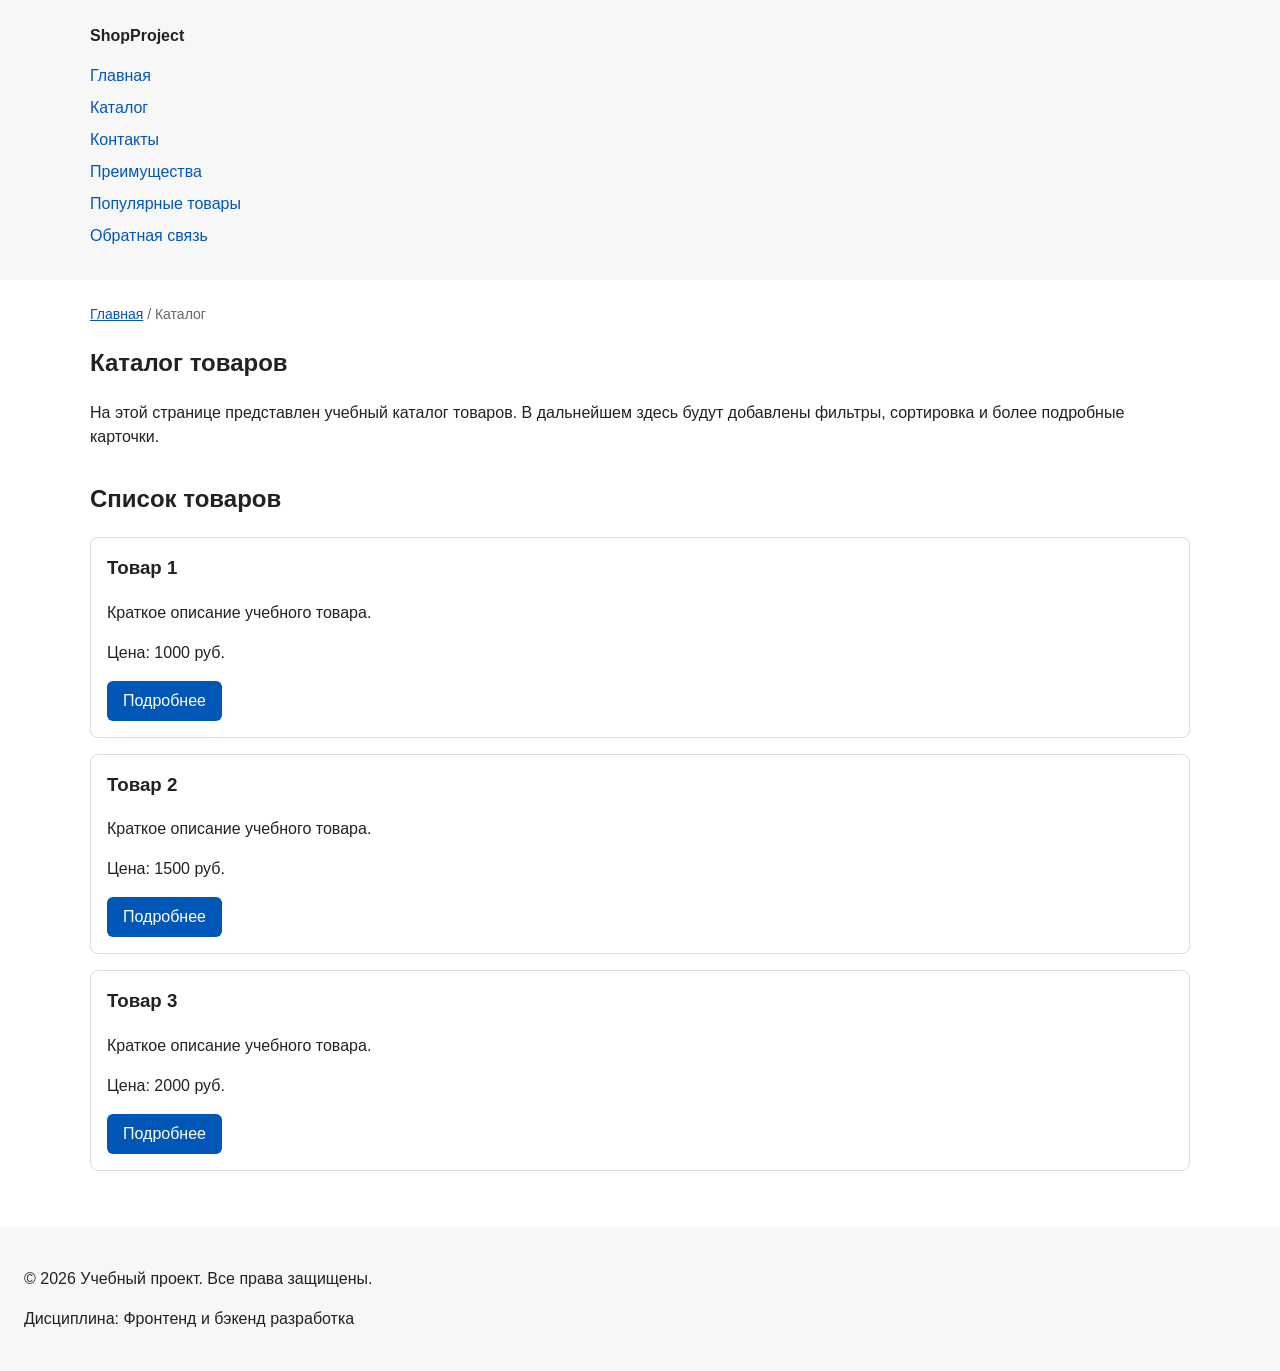
==== catalog.html @ 456e9cee "feat: add multi-page structure navigation and anchors" ====
<!DOCTYPE html>
<html lang="ru">
<head>
    <meta charset="UTF-8">
    <meta name="viewport" content="width=device-width, initial-scale=1.0">
    <meta name="description" content="Каталог товаров учебного интернет-магазина.">
    <title>Каталог товаров — Учебный интернет-магазин</title>
    <link rel="stylesheet" href="css/style.css">
    <meta property="og:type" content="website">
    <meta property="og:title" content="Учебный интернет-магазин">
    <meta property="og:description" content="Учебный frontend-проект интернет-магазина.">
    <meta property="og:image" content="https://username.github.io/kr1-html-css-shop/images/preview.jpg">

</head>
<body>
<header>
    <div class="site-header">
        <a class="site-logo" href="index.html">ShopProject</a>

        <nav class="site-nav" aria-label="Основная навигация">
            <ul class="site-nav__list">
                <li><a href="index.html">Главная</a></li>
                <li><a href="catalog.html">Каталог</a></li>
                <li><a href="contacts.html">Контакты</a></li>
                <li><a href="index.html#advantages">Преимущества</a></li>
                <li><a href="index.html#popular">Популярные товары</a></li>
                <li><a href="index.html#contacts">Обратная связь</a></li>
            </ul>
        </nav>
    </div>
</header>

<main>
    <nav class="breadcrumbs" aria-label="Хлебные крошки">
        <a href="index.html">Главная</a>
        <span>Каталог</span>
    </nav>

    <section class="section">
        <h1>Каталог товаров</h1>
        <p>
            На этой странице представлен учебный каталог товаров.
            В дальнейшем здесь будут добавлены фильтры, сортировка и более
            подробные карточки.
        </p>
    </section>

    <section class="section">
        <h2>Список товаров</h2>

        <article class="product-card">
            <h3>Товар 1</h3>
            <p>Краткое описание учебного товара.</p>
            <p>Цена: 1000 руб.</p>
            <a class="button" href="index.html#popular">Подробнее</a>
        </article>

        <article class="product-card">
            <h3>Товар 2</h3>
            <p>Краткое описание учебного товара.</p>
            <p>Цена: 1500 руб.</p>
            <a class="button" href="index.html#popular">Подробнее</a>
        </article>

        <article class="product-card">
            <h3>Товар 3</h3>
            <p>Краткое описание учебного товара.</p>
            <p>Цена: 2000 руб.</p>
            <a class="button" href="index.html#popular">Подробнее</a>
        </article>
    </section>
</main>

<footer>
    <p>&copy; 2026 Учебный проект. Все права защищены.</p>
    <p>Дисциплина: Фронтенд и бэкенд разработка</p>
</footer>
</body>
</html>
---- css/style.css ----
/* ===============================
   1. Переменные проекта
   =============================== */

:root {
    /* Основные цвета проекта */
    --color-bg: #ffffff;
    --color-text: #222222;
    --color-muted: #666666;
    --color-primary: #0057b8;
    --color-primary-dark: #003f86;
    --color-border: #dddddd;
    --color-surface: #f7f7f7;
    --color-surface-accent: #eef5ff;
    --color-danger: #b00020;
    --color-success: #168a2f;
    --color-success-bg: #eefaf0;
    --color-white: #ffffff;

    /* Отступы */
    --space-xs: 4px;
    --space-sm: 8px;
    --space-md: 16px;
    --space-lg: 24px;
    --space-xl: 32px;

    /* Скругления */
    --radius-sm: 6px;
    --radius-md: 8px;
    --radius-lg: 12px;

    /* Размеры */
    --container-width: 1100px;
}


/* ===============================
   2. Базовые стили
   =============================== */

* {
    box-sizing: border-box;
}

body {
    margin: 0;
    font-family: Arial, sans-serif;
    line-height: 1.5;
    color: var(--color-text);
    background-color: var(--color-bg);
}



header,
main,
footer {
    padding: var(--space-lg);
}



header {
    background-color: var(--color-surface);
}


footer {
    background-color: var(--color-surface);
}


/* ===============================
   3. Общие элементы интерфейса
   =============================== */

a {
    color: var(--color-primary);
}

a:hover {
    color: var(--color-primary-dark);
}

a:focus-visible {
    outline: 2px solid var(--color-primary);
    outline-offset: 3px;
}
    /*
      Ограничиваем ширину содержимого шапки,
      чтобы оно не растягивалось слишком сильно на широких экранах.
    */
.site-header {
    max-width: 1100px;
    margin: 0 auto;
}

/*
  Оформляем текстовый логотип.
*/
.site-logo {
    font-weight: bold;
    text-decoration: none;
    color: var(--color-text);
}

/*
  Убираем стандартные отступы и маркеры списка навигации.
*/
.site-nav__list {
    padding: 0;
    margin: 16px 0 0;
    list-style: none;
}

/*
  Добавляем расстояние между пунктами меню.
*/
.site-nav__list li {
    margin-bottom: 8px;
}

/*
  Оформляем ссылки меню.
*/
.site-nav__list a {
    color: var(--color-primary);
    text-decoration: none;
}

/*
  При наведении мыши подчёркиваем ссылку.
  Подробно состояния интерфейса будут рассмотрены в практической работе 1.7.
*/
.site-nav__list a:hover {
    text-decoration: underline;
}

/* ===============================
   4. Компоненты страницы
   =============================== */

.hero {
    max-width: var(--container-width);
    margin: 0 auto var(--space-xl);
    padding: var(--space-xl) var(--space-lg);
    background-color: var(--color-surface-accent);
    border-radius: var(--radius-lg);
}

.section {
    max-width: var(--container-width);
    margin: 0 auto var(--space-xl);
}

.section h2 {
    margin-top: 0;
}



.product-card {
    margin-bottom: var(--space-md);
    padding: var(--space-md);
    border: 1px solid var(--color-border);
    border-radius: var(--radius-md);
    background-color: var(--color-bg);
}

.product-card:hover {
    border-color: var(--color-primary);
}

.product-card h3 {
    margin-top: 0;
}


.button {
    display: inline-block;
    padding: var(--space-sm) var(--space-md);
    color: var(--color-white);
    background-color: var(--color-primary);
    text-decoration: none;
    border: none;
    border-radius: var(--radius-sm);
    cursor: pointer;
}


.button:hover {
    background-color: var(--color-primary-dark);
}

.button:focus-visible {
    outline: 2px solid var(--color-primary);
    outline-offset: 3px;
}

.button:disabled {
    opacity: 0.6;
    cursor: not-allowed;
}


/*
  Дополнительный информационный блок.
*/
.aside-info {
    max-width: var(--container-width);
    margin: 0 auto var(--space-xl);
    padding: var(--space-md);
    border-left: 4px solid var(--color-primary);
    background-color: var(--color-surface);
}


/* ===============================
   5. Форма и модальное окно
   =============================== */

.order-dialog {
    width: min(100% - 32px, 560px);
    padding: var(--space-lg);
    border: none;
    border-radius: var(--radius-lg);
}

.order-dialog::backdrop {
    background-color: rgba(0, 0, 0, 0.5);
}

.form-field {
    margin-bottom: var(--space-md);
}

.form-field label {
    display: block;
    margin-bottom: var(--space-xs);
}

.form-field input,
.form-field select,
.form-field textarea {
    width: 100%;
    padding: 10px 12px;
    border: 1px solid var(--color-border);
    border-radius: var(--radius-sm);
    font: inherit;
}

.form-field input[type="checkbox"] {
    width: auto;
}

.form-field small {
    display: block;
    margin-top: var(--space-xs);
    color: var(--color-muted);
}

.form-field input:hover,
.form-field select:hover,
.form-field textarea:hover {
    border-color: var(--color-primary);
}

.form-field input:focus-visible,
.form-field select:focus-visible,
.form-field textarea:focus-visible,
.form-actions button:focus-visible {
    outline: 2px solid var(--color-primary);
    outline-offset: 3px;
}

[aria-invalid="true"] {
    border-color: var(--color-danger);
}


/*
  Кнопки формы.
*/
.form-actions {
    display: flex;
    gap: 12px;
    margin-top: 20px;
}

/*
  Сообщение об успешной отправке.
*/
.success-message {
    max-width: var(--container-width);
    margin: var(--space-lg) auto;
    padding: var(--space-md);
    border-left: 4px solid var(--color-success);
    background-color: var(--color-success-bg);
}

.breadcrumbs {
    max-width: var(--container-width);
    margin: 0 auto var(--space-md);
    font-size: 14px;
    color: var(--color-muted);
}

.breadcrumbs a {
    color: var(--color-primary);
}

.breadcrumbs span::before {
    content: " / ";
    color: var(--color-muted);
}

html {
    scroll-behavior: smooth;
}

:target {
    outline: 2px dashed var(--color-primary);
    outline-offset: 4px;
}
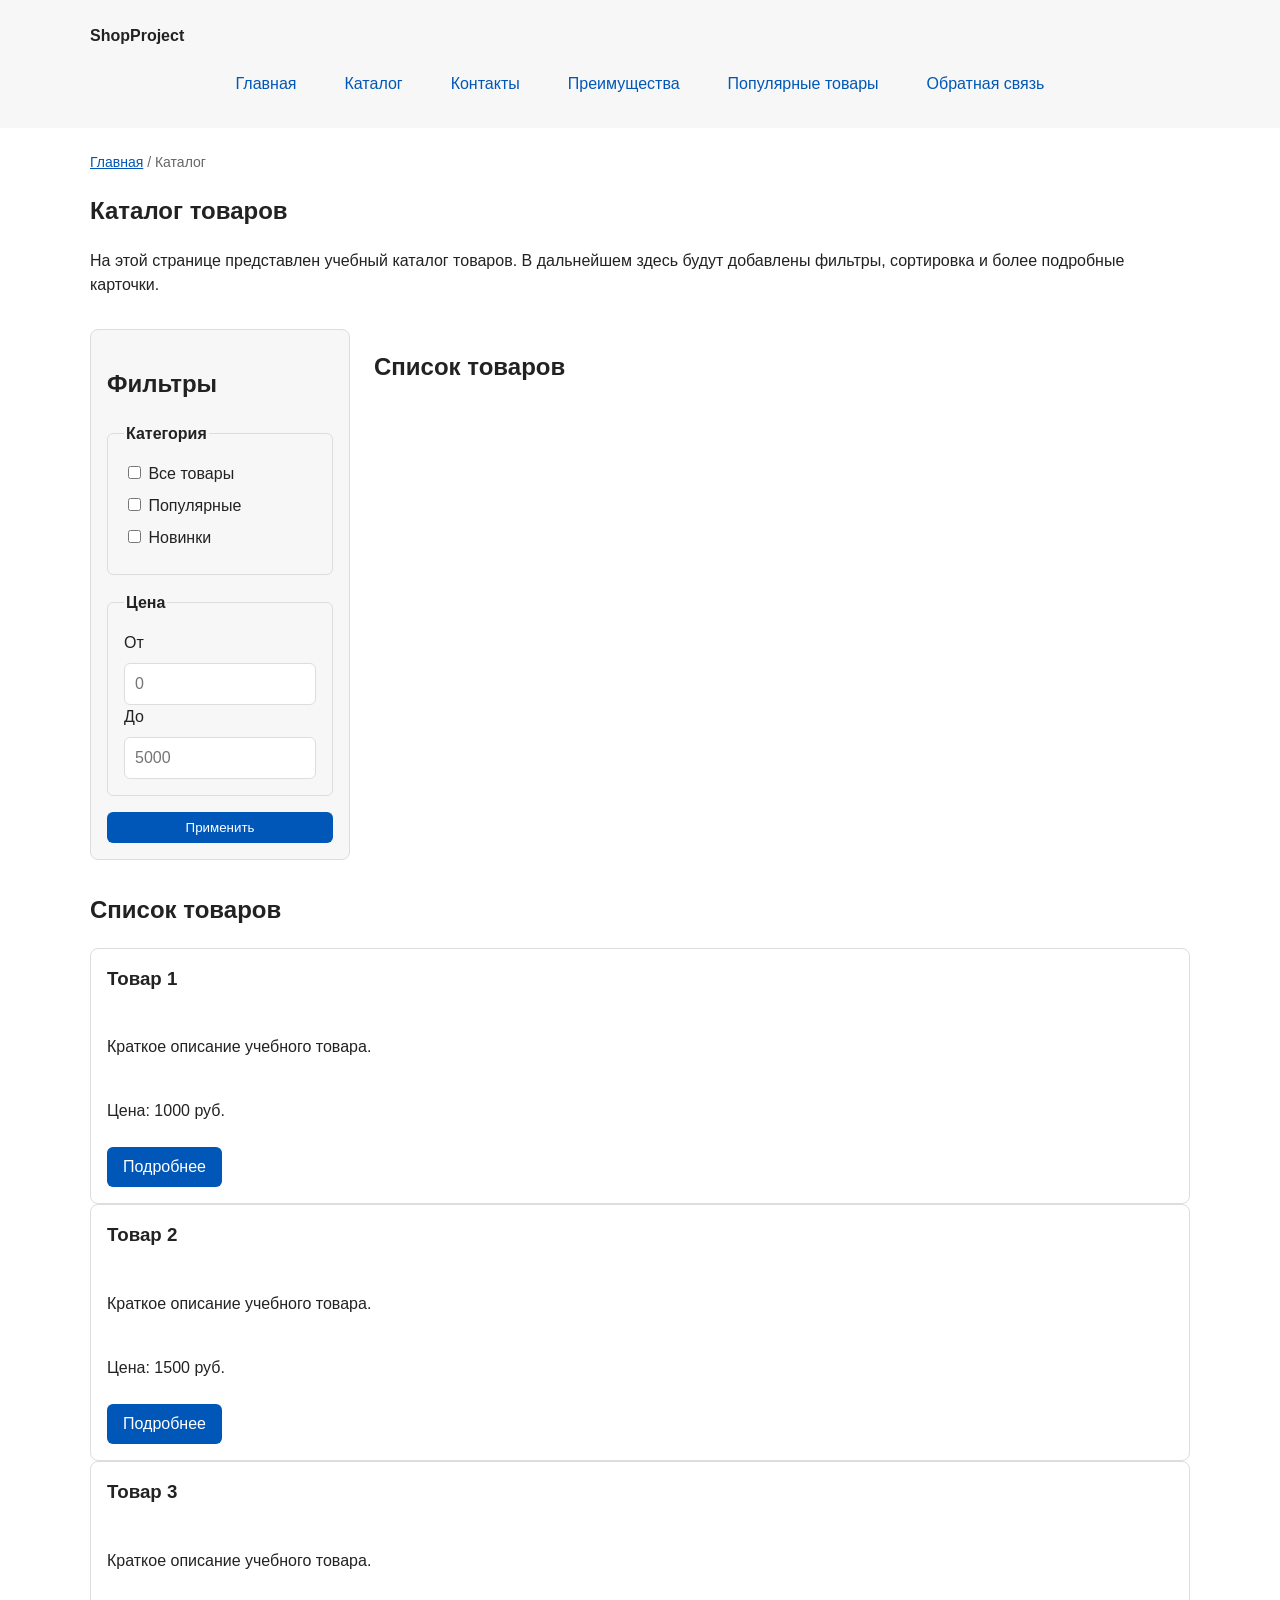
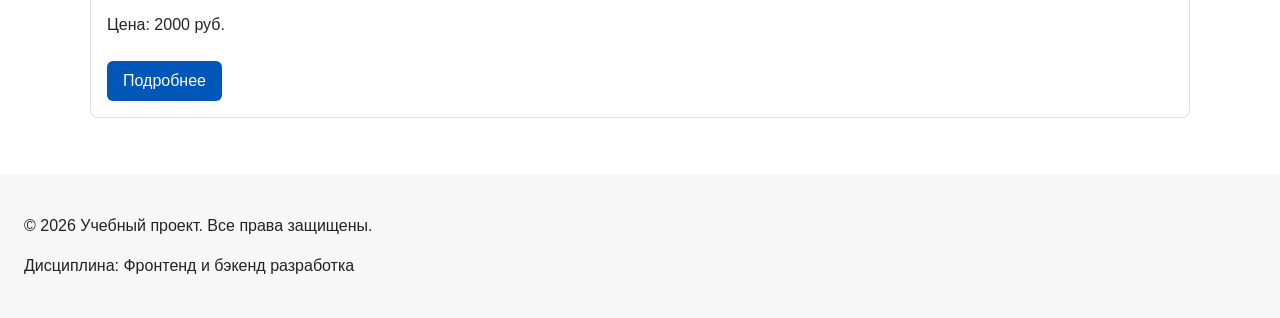
==== commit a5f32676: "feat: add flex navigation and grid catalog layout" ====
--- a/catalog.html
+++ b/catalog.html
@@ -45,6 +45,54 @@
         </p>
     </section>
 
+    <section class="catalog-layout">
+        <aside class="catalog-filters">
+            <h2>Фильтры</h2>
+
+            <form class="filters-form" action="#" method="get">
+                <fieldset>
+                    <legend>Категория</legend>
+
+                    <label>
+                        <input type="checkbox" name="category" value="all">
+                        Все товары
+                    </label>
+
+                    <label>
+                        <input type="checkbox" name="category" value="popular">
+                        Популярные
+                    </label>
+
+                    <label>
+                        <input type="checkbox" name="category" value="new">
+                        Новинки
+                    </label>
+                </fieldset>
+
+                <fieldset>
+                    <legend>Цена</legend>
+
+                    <label for="price-from">От</label>
+                    <input id="price-from" name="price-from" type="number" min="0" placeholder="0">
+
+                    <label for="price-to">До</label>
+                    <input id="price-to" name="price-to" type="number" min="0" placeholder="5000">
+                </fieldset>
+
+                <button class="button" type="submit">Применить</button>
+            </form>
+        </aside>
+
+        <section class="catalog-products">
+            <h2>Список товаров</h2>
+
+            <div class="products-grid">
+                <!-- Карточки товаров -->
+            </div>
+        </section>
+    </section>
+
+
     <section class="section">
         <h2>Список товаров</h2>
 
--- a/css/style.css
+++ b/css/style.css
@@ -116,25 +116,34 @@
 /*
   Добавляем расстояние между пунктами меню.
 */
-.site-nav__list li {
-    margin-bottom: 8px;
-}
+.site-nav__list {
+    display: flex;
+    flex-wrap: wrap;
+    justify-content: center;
+    align-items: center;
+    gap: var(--space-md);
+    padding: 0;
+    margin: var(--space-md) 0 0;
+    list-style: none;
+}
+
 
 /*
   Оформляем ссылки меню.
 */
 .site-nav__list a {
+    display: inline-block;
+    padding: var(--space-sm) var(--space-md);
     color: var(--color-primary);
     text-decoration: none;
-}
-
-/*
-  При наведении мыши подчёркиваем ссылку.
-  Подробно состояния интерфейса будут рассмотрены в практической работе 1.7.
-*/
+    border-radius: var(--radius-sm);
+}
+
 .site-nav__list a:hover {
-    text-decoration: underline;
-}
+    color: var(--color-white);
+    background-color: var(--color-primary);
+}
+
 
 /* ===============================
    4. Компоненты страницы
@@ -160,12 +169,21 @@
 
 
 .product-card {
-    margin-bottom: var(--space-md);
+    display: flex;
+    flex-direction: column;
+    gap: var(--space-sm);
+    margin-bottom: 0;
     padding: var(--space-md);
     border: 1px solid var(--color-border);
     border-radius: var(--radius-md);
     background-color: var(--color-bg);
 }
+
+.product-card .button {
+    margin-top: auto;
+    align-self: flex-start;
+}
+
 
 .product-card:hover {
     border-color: var(--color-primary);
@@ -323,3 +341,60 @@
     outline-offset: 4px;
 }
 
+
+.products-grid {
+    display: grid;
+    grid-template-columns: repeat(3, 1fr);
+    gap: var(--space-lg);
+}
+
+.catalog-layout {
+    max-width: var(--container-width);
+    margin: 0 auto var(--space-xl);
+    display: grid;
+    grid-template-columns: 260px 1fr;
+    grid-template-areas: "filters products";
+    gap: var(--space-lg);
+}
+
+.catalog-filters {
+    grid-area: filters;
+    padding: var(--space-md);
+    border: 1px solid var(--color-border);
+    border-radius: var(--radius-md);
+    background-color: var(--color-surface);
+}
+
+.catalog-products {
+    grid-area: products;
+}
+
+.filters-form {
+    display: grid;
+    gap: var(--space-md);
+}
+
+.filters-form fieldset {
+    margin: 0;
+    padding: var(--space-md);
+    border: 1px solid var(--color-border);
+    border-radius: var(--radius-sm);
+}
+
+.filters-form legend {
+    font-weight: 700;
+}
+
+.filters-form label {
+    display: block;
+    margin-bottom: var(--space-sm);
+}
+
+.filters-form input[type="number"] {
+    width: 100%;
+    padding: 8px 10px;
+    border: 1px solid var(--color-border);
+    border-radius: var(--radius-sm);
+    font: inherit;
+}
+
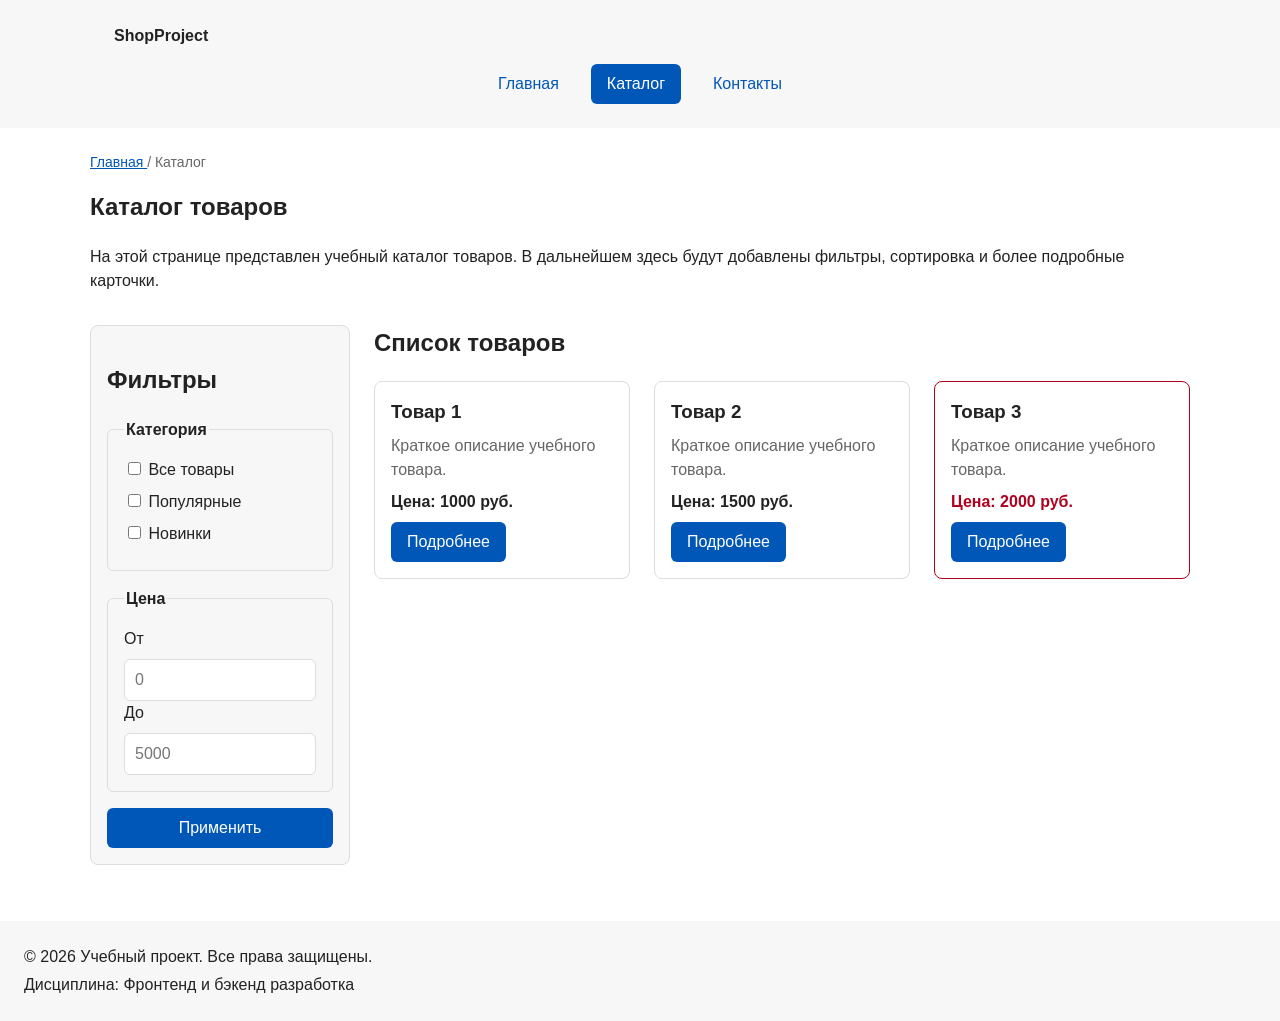
==== commit 44167747: "refactor: apply BEM naming to CSS classes" ====
--- a/catalog.html
+++ b/catalog.html
@@ -3,125 +3,316 @@
 <head>
     <meta charset="UTF-8">
     <meta name="viewport" content="width=device-width, initial-scale=1.0">
-    <meta name="description" content="Каталог товаров учебного интернет-магазина.">
+
+    <meta
+            name="description"
+            content="Каталог товаров учебного интернет-магазина."
+    >
+
     <title>Каталог товаров — Учебный интернет-магазин</title>
+
     <link rel="stylesheet" href="css/style.css">
+
     <meta property="og:type" content="website">
     <meta property="og:title" content="Учебный интернет-магазин">
-    <meta property="og:description" content="Учебный frontend-проект интернет-магазина.">
-    <meta property="og:image" content="https://username.github.io/kr1-html-css-shop/images/preview.jpg">
-
+    <meta
+            property="og:description"
+            content="Учебный frontend-проект интернет-магазина."
+    >
+    <meta
+            property="og:image"
+            content="https://username.github.io/kr1-html-css-shop/images/preview.jpg"
+    >
 </head>
+
 <body>
-<header>
-    <div class="site-header">
-        <a class="site-logo" href="index.html">ShopProject</a>
+
+<header class="site-header">
+    <div class="site-header__inner">
+
+        <a class="site-header__logo" href="index.html">
+            ShopProject
+        </a>
 
         <nav class="site-nav" aria-label="Основная навигация">
             <ul class="site-nav__list">
-                <li><a href="index.html">Главная</a></li>
-                <li><a href="catalog.html">Каталог</a></li>
-                <li><a href="contacts.html">Контакты</a></li>
-                <li><a href="index.html#advantages">Преимущества</a></li>
-                <li><a href="index.html#popular">Популярные товары</a></li>
-                <li><a href="index.html#contacts">Обратная связь</a></li>
+
+                <li class="site-nav__item">
+                    <a
+                            class="site-nav__link"
+                            href="index.html"
+                    >
+                        Главная
+                    </a>
+                </li>
+
+                <li class="site-nav__item">
+                    <a
+                            class="site-nav__link site-nav__link--active"
+                            href="catalog.html"
+                    >
+                        Каталог
+                    </a>
+                </li>
+
+                <li class="site-nav__item">
+                    <a
+                            class="site-nav__link"
+                            href="contacts.html"
+                    >
+                        Контакты
+                    </a>
+                </li>
+
             </ul>
         </nav>
+
     </div>
 </header>
 
+
 <main>
+
+    <!-- Хлебные крошки -->
     <nav class="breadcrumbs" aria-label="Хлебные крошки">
-        <a href="index.html">Главная</a>
-        <span>Каталог</span>
+        <a
+                class="breadcrumbs__link"
+                href="index.html"
+        >
+            Главная
+        </a>
+
+        <span class="breadcrumbs__current">
+            Каталог
+        </span>
     </nav>
 
+
+    <!-- Заголовок страницы -->
     <section class="section">
-        <h1>Каталог товаров</h1>
+
+        <h1 class="section__title">
+            Каталог товаров
+        </h1>
+
         <p>
             На этой странице представлен учебный каталог товаров.
-            В дальнейшем здесь будут добавлены фильтры, сортировка и более
-            подробные карточки.
+            В дальнейшем здесь будут добавлены фильтры, сортировка
+            и более подробные карточки.
         </p>
+
     </section>
 
+
+    <!-- Каталог -->
     <section class="catalog-layout">
+
+        <!-- Фильтры -->
         <aside class="catalog-filters">
+
             <h2>Фильтры</h2>
 
-            <form class="filters-form" action="#" method="get">
-                <fieldset>
-                    <legend>Категория</legend>
-
-                    <label>
-                        <input type="checkbox" name="category" value="all">
+            <form
+                    class="catalog-filters__form"
+                    action="#"
+                    method="get"
+            >
+
+                <!-- Категория -->
+                <fieldset class="catalog-filters__group">
+
+                    <legend class="catalog-filters__legend">
+                        Категория
+                    </legend>
+
+                    <label class="catalog-filters__label">
+                        <input
+                                type="checkbox"
+                                name="category"
+                                value="all"
+                        >
                         Все товары
                     </label>
 
-                    <label>
-                        <input type="checkbox" name="category" value="popular">
+                    <label class="catalog-filters__label">
+                        <input
+                                type="checkbox"
+                                name="category"
+                                value="popular"
+                        >
                         Популярные
                     </label>
 
-                    <label>
-                        <input type="checkbox" name="category" value="new">
+                    <label class="catalog-filters__label">
+                        <input
+                                type="checkbox"
+                                name="category"
+                                value="new"
+                        >
                         Новинки
                     </label>
+
                 </fieldset>
 
-                <fieldset>
-                    <legend>Цена</legend>
-
-                    <label for="price-from">От</label>
-                    <input id="price-from" name="price-from" type="number" min="0" placeholder="0">
-
-                    <label for="price-to">До</label>
-                    <input id="price-to" name="price-to" type="number" min="0" placeholder="5000">
+
+                <!-- Цена -->
+                <fieldset class="catalog-filters__group">
+
+                    <legend class="catalog-filters__legend">
+                        Цена
+                    </legend>
+
+                    <label
+                            class="catalog-filters__label"
+                            for="price-from"
+                    >
+                        От
+                    </label>
+
+                    <input
+                            class="catalog-filters__input"
+                            id="price-from"
+                            name="price-from"
+                            type="number"
+                            min="0"
+                            placeholder="0"
+                    >
+
+                    <label
+                            class="catalog-filters__label"
+                            for="price-to"
+                    >
+                        До
+                    </label>
+
+                    <input
+                            class="catalog-filters__input"
+                            id="price-to"
+                            name="price-to"
+                            type="number"
+                            min="0"
+                            placeholder="5000"
+                    >
+
                 </fieldset>
 
-                <button class="button" type="submit">Применить</button>
+
+                <button
+                        class="button button--primary"
+                        type="submit"
+                >
+                    Применить
+                </button>
+
             </form>
+
         </aside>
 
-        <section class="catalog-products">
-            <h2>Список товаров</h2>
+
+        <!-- Товары -->
+        <section class="catalog-layout__products">
+
+            <h2 class="section__title">
+                Список товаров
+            </h2>
 
             <div class="products-grid">
-                <!-- Карточки товаров -->
+
+                <!-- Товар 1 -->
+                <article class="product-card">
+
+                    <h3 class="product-card__title">
+                        Товар 1
+                    </h3>
+
+                    <p class="product-card__description">
+                        Краткое описание учебного товара.
+                    </p>
+
+                    <p class="product-card__price">
+                        Цена: 1000 руб.
+                    </p>
+
+                    <a
+                            class="button button--primary product-card__button"
+                            href="index.html#popular"
+                    >
+                        Подробнее
+                    </a>
+
+                </article>
+
+
+                <!-- Товар 2 -->
+                <article class="product-card">
+
+                    <h3 class="product-card__title">
+                        Товар 2
+                    </h3>
+
+                    <p class="product-card__description">
+                        Краткое описание учебного товара.
+                    </p>
+
+                    <p class="product-card__price">
+                        Цена: 1500 руб.
+                    </p>
+
+                    <a
+                            class="button button--primary product-card__button"
+                            href="index.html#popular"
+                    >
+                        Подробнее
+                    </a>
+
+                </article>
+
+
+                <!-- Товар 3 -->
+                <article class="product-card product-card--discount">
+
+                    <h3 class="product-card__title">
+                        Товар 3
+                    </h3>
+
+                    <p class="product-card__description">
+                        Краткое описание учебного товара.
+                    </p>
+
+                    <p class="product-card__price">
+                        Цена: 2000 руб.
+                    </p>
+
+                    <a
+                            class="button button--primary product-card__button"
+                            href="index.html#popular"
+                    >
+                        Подробнее
+                    </a>
+
+                </article>
+
             </div>
+
         </section>
+
     </section>
 
-
-    <section class="section">
-        <h2>Список товаров</h2>
-
-        <article class="product-card">
-            <h3>Товар 1</h3>
-            <p>Краткое описание учебного товара.</p>
-            <p>Цена: 1000 руб.</p>
-            <a class="button" href="index.html#popular">Подробнее</a>
-        </article>
-
-        <article class="product-card">
-            <h3>Товар 2</h3>
-            <p>Краткое описание учебного товара.</p>
-            <p>Цена: 1500 руб.</p>
-            <a class="button" href="index.html#popular">Подробнее</a>
-        </article>
-
-        <article class="product-card">
-            <h3>Товар 3</h3>
-            <p>Краткое описание учебного товара.</p>
-            <p>Цена: 2000 руб.</p>
-            <a class="button" href="index.html#popular">Подробнее</a>
-        </article>
-    </section>
 </main>
 
-<footer>
-    <p>&copy; 2026 Учебный проект. Все права защищены.</p>
-    <p>Дисциплина: Фронтенд и бэкенд разработка</p>
+
+<!-- Подвал -->
+<footer class="site-footer">
+
+    <p class="site-footer__text">
+        &copy; 2026 Учебный проект. Все права защищены.
+    </p>
+
+    <p class="site-footer__text">
+        Дисциплина: Фронтенд и бэкенд разработка
+    </p>
+
 </footer>
+
 </body>
-</html>
+</html>
--- a/css/style.css
+++ b/css/style.css
@@ -42,6 +42,10 @@
     box-sizing: border-box;
 }
 
+html {
+    scroll-behavior: smooth;
+}
+
 body {
     margin: 0;
     font-family: Arial, sans-serif;
@@ -50,23 +54,13 @@
     background-color: var(--color-bg);
 }
 
-
-
-header,
-main,
-footer {
+main {
     padding: var(--space-lg);
 }
 
-
-
-header {
-    background-color: var(--color-surface);
-}
-
-
-footer {
-    background-color: var(--color-surface);
+:target {
+    outline: 2px dashed var(--color-primary);
+    outline-offset: 4px;
 }
 
 
@@ -86,36 +80,33 @@
     outline: 2px solid var(--color-primary);
     outline-offset: 3px;
 }
-    /*
-      Ограничиваем ширину содержимого шапки,
-      чтобы оно не растягивалось слишком сильно на широких экранах.
-    */
+
+
+/* ===============================
+   Шапка сайта
+   =============================== */
+
 .site-header {
-    max-width: 1100px;
+    background-color: var(--color-surface);
+}
+
+.site-header__inner {
+    max-width: var(--container-width);
     margin: 0 auto;
-}
-
-/*
-  Оформляем текстовый логотип.
-*/
-.site-logo {
-    font-weight: bold;
+    padding: var(--space-lg);
+}
+
+.site-header__logo {
+    font-weight: 700;
+    color: var(--color-text);
     text-decoration: none;
-    color: var(--color-text);
-}
-
-/*
-  Убираем стандартные отступы и маркеры списка навигации.
-*/
-.site-nav__list {
-    padding: 0;
-    margin: 16px 0 0;
-    list-style: none;
-}
-
-/*
-  Добавляем расстояние между пунктами меню.
-*/
+}
+
+
+/* ===============================
+   Навигация
+   =============================== */
+
 .site-nav__list {
     display: flex;
     flex-wrap: wrap;
@@ -127,11 +118,11 @@
     list-style: none;
 }
 
-
-/*
-  Оформляем ссылки меню.
-*/
-.site-nav__list a {
+.site-nav__item {
+    margin: 0;
+}
+
+.site-nav__link {
     display: inline-block;
     padding: var(--space-sm) var(--space-md);
     color: var(--color-primary);
@@ -139,14 +130,24 @@
     border-radius: var(--radius-sm);
 }
 
-.site-nav__list a:hover {
+.site-nav__link:hover {
     color: var(--color-white);
     background-color: var(--color-primary);
 }
 
-
-/* ===============================
-   4. Компоненты страницы
+.site-nav__link:focus-visible {
+    outline: 2px solid var(--color-primary);
+    outline-offset: 3px;
+}
+
+.site-nav__link--active {
+    color: var(--color-white);
+    background-color: var(--color-primary);
+}
+
+
+/* ===============================
+   4. Основные компоненты страницы
    =============================== */
 
 .hero {
@@ -162,52 +163,106 @@
     margin: 0 auto var(--space-xl);
 }
 
-.section h2 {
+.section__title {
     margin-top: 0;
 }
 
 
+/* ===============================
+   Карточка товара
+   =============================== */
 
 .product-card {
     display: flex;
     flex-direction: column;
     gap: var(--space-sm);
-    margin-bottom: 0;
     padding: var(--space-md);
     border: 1px solid var(--color-border);
     border-radius: var(--radius-md);
     background-color: var(--color-bg);
 }
 
-.product-card .button {
+.product-card:hover {
+    border-color: var(--color-primary);
+}
+
+.product-card--featured {
+    border-color: var(--color-primary);
+}
+
+.product-card--discount {
+    border-color: var(--color-danger);
+}
+
+.product-card__title {
+    margin: 0;
+    color: var(--color-text);
+}
+
+.product-card__description {
+    margin: 0;
+    color: var(--color-muted);
+}
+
+.product-card__price {
+    margin: 0;
+    font-weight: 700;
+}
+
+.product-card--discount .product-card__price {
+    color: var(--color-danger);
+}
+
+.product-card__button {
     margin-top: auto;
     align-self: flex-start;
 }
 
 
-.product-card:hover {
-    border-color: var(--color-primary);
-}
-
-.product-card h3 {
-    margin-top: 0;
-}
-
+/* ===============================
+   Сетка товаров
+   =============================== */
+
+.products-grid {
+    display: grid;
+    grid-template-columns: repeat(3, 1fr);
+    gap: var(--space-lg);
+}
+
+
+/* ===============================
+   Кнопки
+   =============================== */
 
 .button {
     display: inline-block;
     padding: var(--space-sm) var(--space-md);
+    border: none;
+    border-radius: var(--radius-sm);
+    font: inherit;
+    text-decoration: none;
+    cursor: pointer;
+}
+
+.button--primary {
     color: var(--color-white);
     background-color: var(--color-primary);
-    text-decoration: none;
-    border: none;
-    border-radius: var(--radius-sm);
-    cursor: pointer;
-}
-
-
-.button:hover {
+}
+
+.button--primary:hover {
+    color: var(--color-white);
     background-color: var(--color-primary-dark);
+}
+
+.button--secondary {
+    color: var(--color-primary);
+    background-color: transparent;
+    border: 1px solid var(--color-primary);
+}
+
+.button--secondary:hover {
+    color: var(--color-white);
+    background-color: var(--color-primary);
 }
 
 .button:focus-visible {
@@ -215,15 +270,17 @@
     outline-offset: 3px;
 }
 
-.button:disabled {
+.button:disabled,
+.button--disabled {
     opacity: 0.6;
     cursor: not-allowed;
 }
 
 
-/*
-  Дополнительный информационный блок.
-*/
+/* ===============================
+   Дополнительный информационный блок
+   =============================== */
+
 .aside-info {
     max-width: var(--container-width);
     margin: 0 auto var(--space-xl);
@@ -234,7 +291,7 @@
 
 
 /* ===============================
-   5. Форма и модальное окно
+   5. Модальное окно
    =============================== */
 
 .order-dialog {
@@ -248,18 +305,27 @@
     background-color: rgba(0, 0, 0, 0.5);
 }
 
-.form-field {
+.order-dialog__title {
+    margin-top: 0;
+}
+
+
+/* ===============================
+   Форма заявки
+   =============================== */
+
+.order-form__field {
     margin-bottom: var(--space-md);
 }
 
-.form-field label {
+.order-form__label {
     display: block;
     margin-bottom: var(--space-xs);
 }
 
-.form-field input,
-.form-field select,
-.form-field textarea {
+.order-form__input,
+.order-form__select,
+.order-form__textarea {
     width: 100%;
     padding: 10px 12px;
     border: 1px solid var(--color-border);
@@ -267,47 +333,50 @@
     font: inherit;
 }
 
-.form-field input[type="checkbox"] {
+.order-form__input--checkbox {
     width: auto;
 }
 
-.form-field small {
+.order-form__hint {
     display: block;
     margin-top: var(--space-xs);
     color: var(--color-muted);
 }
 
-.form-field input:hover,
-.form-field select:hover,
-.form-field textarea:hover {
+.order-form__input:hover,
+.order-form__select:hover,
+.order-form__textarea:hover {
     border-color: var(--color-primary);
 }
 
-.form-field input:focus-visible,
-.form-field select:focus-visible,
-.form-field textarea:focus-visible,
-.form-actions button:focus-visible {
+.order-form__input:focus-visible,
+.order-form__select:focus-visible,
+.order-form__textarea:focus-visible {
     outline: 2px solid var(--color-primary);
     outline-offset: 3px;
 }
 
+.order-form__label--checkbox {
+    display: flex;
+    align-items: center;
+    gap: var(--space-sm);
+}
+
+.order-form__actions {
+    display: flex;
+    gap: var(--space-md);
+    margin-top: var(--space-lg);
+}
+
 [aria-invalid="true"] {
     border-color: var(--color-danger);
 }
 
 
-/*
-  Кнопки формы.
-*/
-.form-actions {
-    display: flex;
-    gap: 12px;
-    margin-top: 20px;
-}
-
-/*
-  Сообщение об успешной отправке.
-*/
+/* ===============================
+   Сообщение об успешной отправке
+   =============================== */
+
 .success-message {
     max-width: var(--container-width);
     margin: var(--space-lg) auto;
@@ -316,6 +385,11 @@
     background-color: var(--color-success-bg);
 }
 
+
+/* ===============================
+   Хлебные крошки
+   =============================== */
+
 .breadcrumbs {
     max-width: var(--container-width);
     margin: 0 auto var(--space-md);
@@ -323,30 +397,19 @@
     color: var(--color-muted);
 }
 
-.breadcrumbs a {
+.breadcrumbs__link {
     color: var(--color-primary);
 }
 
-.breadcrumbs span::before {
+.breadcrumbs__current::before {
     content: " / ";
     color: var(--color-muted);
 }
 
-html {
-    scroll-behavior: smooth;
-}
-
-:target {
-    outline: 2px dashed var(--color-primary);
-    outline-offset: 4px;
-}
-
-
-.products-grid {
-    display: grid;
-    grid-template-columns: repeat(3, 1fr);
-    gap: var(--space-lg);
-}
+
+/* ===============================
+   Каталог
+   =============================== */
 
 .catalog-layout {
     max-width: var(--container-width);
@@ -365,32 +428,37 @@
     background-color: var(--color-surface);
 }
 
-.catalog-products {
+.catalog-layout__products {
     grid-area: products;
 }
 
-.filters-form {
+
+/* ===============================
+   Фильтры каталога
+   =============================== */
+
+.catalog-filters__form {
     display: grid;
     gap: var(--space-md);
 }
 
-.filters-form fieldset {
+.catalog-filters__group {
     margin: 0;
     padding: var(--space-md);
     border: 1px solid var(--color-border);
     border-radius: var(--radius-sm);
 }
 
-.filters-form legend {
+.catalog-filters__legend {
     font-weight: 700;
 }
 
-.filters-form label {
+.catalog-filters__label {
     display: block;
     margin-bottom: var(--space-sm);
 }
 
-.filters-form input[type="number"] {
+.catalog-filters__input {
     width: 100%;
     padding: 8px 10px;
     border: 1px solid var(--color-border);
@@ -398,3 +466,93 @@
     font: inherit;
 }
 
+.catalog-filters__input:hover {
+    border-color: var(--color-primary);
+}
+
+.catalog-filters__input:focus-visible {
+    outline: 2px solid var(--color-primary);
+    outline-offset: 3px;
+}
+
+
+/* ===============================
+   Подвал сайта
+   =============================== */
+
+.site-footer {
+    padding: var(--space-lg);
+    background-color: var(--color-surface);
+}
+
+.site-footer__text {
+    margin: 0 0 var(--space-xs);
+}
+
+.site-footer__text:last-child {
+    margin-bottom: 0;
+}
+
+/* ===============================
+   6. Адаптивность
+   =============================== */
+
+/* Планшеты */
+@media (max-width: 900px) {
+    .products-grid {
+        grid-template-columns: repeat(2, 1fr);
+    }
+
+    .catalog-layout {
+        grid-template-columns: 1fr;
+        grid-template-areas:
+            "filters"
+            "products";
+    }
+}
+
+
+/* Мобильные устройства */
+@media (max-width: 600px) {
+    main {
+        padding: var(--space-md);
+    }
+
+    .site-header__inner {
+        padding: var(--space-md);
+    }
+
+    .site-nav__list {
+        gap: var(--space-sm);
+    }
+
+    .products-grid {
+        grid-template-columns: 1fr;
+    }
+
+    .hero {
+        padding: var(--space-lg) var(--space-md);
+    }
+
+    .order-form__actions {
+        flex-direction: column;
+    }
+
+    .order-form__actions .button {
+        width: 100%;
+    }
+
+    .site-footer {
+        padding: var(--space-md);
+    }
+}
+
+/* ===============================
+   7. Доступность
+   =============================== */
+
+@media (prefers-reduced-motion: reduce) {
+    html {
+        scroll-behavior: auto;
+    }
+}
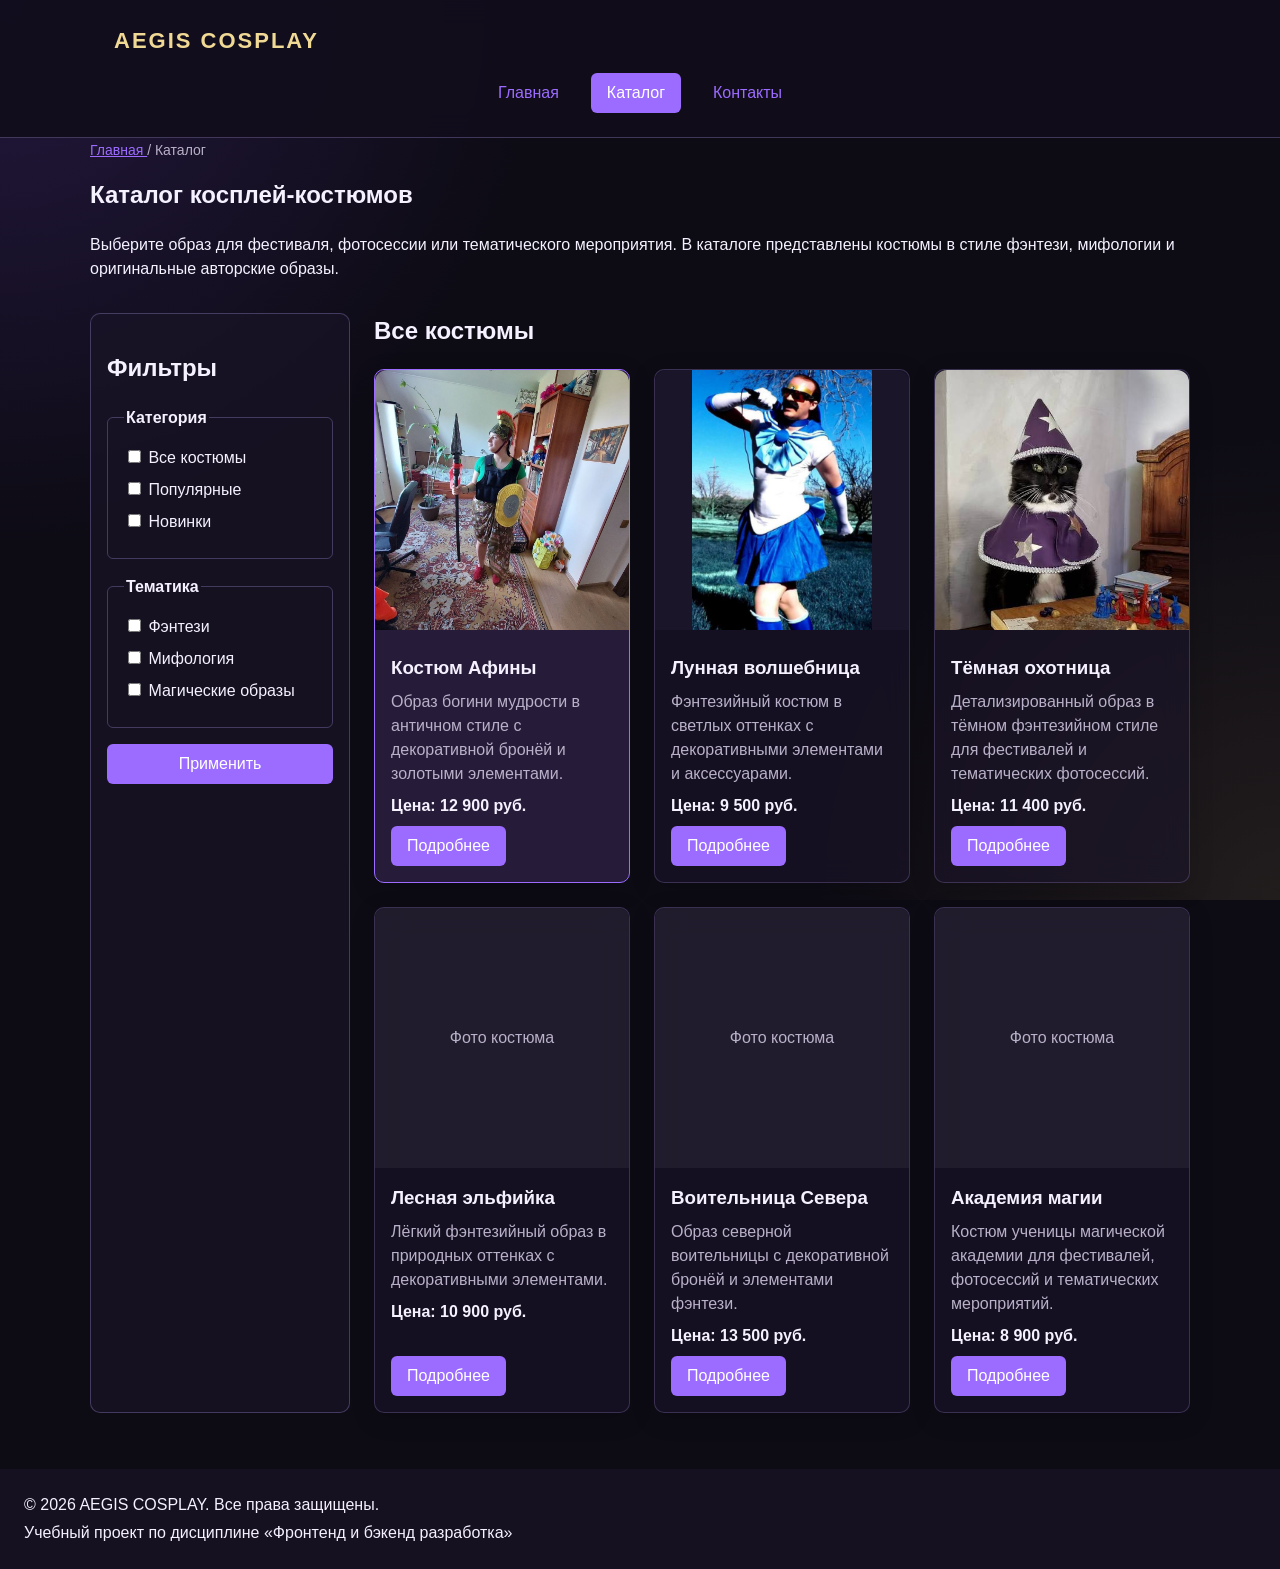
==== commit 532bca87: "Завершена контрольная работа 1 AEGIS COSPLAY" ====
--- a/catalog.html
+++ b/catalog.html
@@ -1,80 +1,123 @@
 <!DOCTYPE html>
 <html lang="ru">
+
 <head>
     <meta charset="UTF-8">
-    <meta name="viewport" content="width=device-width, initial-scale=1.0">
+
+    <meta
+            name="viewport"
+            content="width=device-width, initial-scale=1.0"
+    >
 
     <meta
             name="description"
-            content="Каталог товаров учебного интернет-магазина."
+            content="Каталог косплей-костюмов и аксессуаров AEGIS COSPLAY."
     >
 
-    <title>Каталог товаров — Учебный интернет-магазин</title>
-
+    <title>Каталог костюмов — AEGIS COSPLAY</title>
+
+    <!-- Подключаем общий файл стилей -->
     <link rel="stylesheet" href="css/style.css">
 
+    <!-- Данные для отображения ссылки на сайт -->
     <meta property="og:type" content="website">
-    <meta property="og:title" content="Учебный интернет-магазин">
+
+    <meta
+            property="og:title"
+            content="Каталог — AEGIS COSPLAY"
+    >
+
     <meta
             property="og:description"
-            content="Учебный frontend-проект интернет-магазина."
+            content="Косплей-костюмы для фестивалей, фотосессий и ярких перевоплощений."
     >
+
     <meta
             property="og:image"
-            content="https://username.github.io/kr1-html-css-shop/images/preview.jpg"
+            content="images/athena.jpg"
     >
 </head>
 
+
 <body>
 
+
+<!-- Шапка сайта -->
 <header class="site-header">
+
     <div class="site-header__inner">
 
-        <a class="site-header__logo" href="index.html">
-            ShopProject
+        <!-- Логотип возвращает пользователя на главную -->
+        <a
+                class="site-header__logo"
+                href="index.html"
+        >
+            AEGIS COSPLAY
         </a>
 
-        <nav class="site-nav" aria-label="Основная навигация">
+
+        <!-- Основная навигация сайта -->
+        <nav
+                class="site-nav"
+                aria-label="Основная навигация"
+        >
+
             <ul class="site-nav__list">
 
                 <li class="site-nav__item">
+
                     <a
                             class="site-nav__link"
                             href="index.html"
                     >
                         Главная
                     </a>
+
                 </li>
 
+
                 <li class="site-nav__item">
+
+                    <!-- Активная ссылка показывает текущую страницу -->
                     <a
                             class="site-nav__link site-nav__link--active"
                             href="catalog.html"
                     >
                         Каталог
                     </a>
+
                 </li>
 
+
                 <li class="site-nav__item">
+
                     <a
                             class="site-nav__link"
                             href="contacts.html"
                     >
                         Контакты
                     </a>
+
                 </li>
 
             </ul>
+
         </nav>
 
     </div>
+
 </header>
 
 
 <main>
 
-    <!-- Хлебные крошки -->
-    <nav class="breadcrumbs" aria-label="Хлебные крошки">
+
+    <!-- Хлебные крошки показывают путь до текущей страницы -->
+    <nav
+            class="breadcrumbs"
+            aria-label="Хлебные крошки"
+    >
+
         <a
                 class="breadcrumbs__link"
                 href="index.html"
@@ -85,118 +128,146 @@
         <span class="breadcrumbs__current">
             Каталог
         </span>
+
     </nav>
 
 
-    <!-- Заголовок страницы -->
+    <!-- Заголовок и описание каталога -->
     <section class="section">
 
         <h1 class="section__title">
-            Каталог товаров
+            Каталог косплей-костюмов
         </h1>
 
         <p>
-            На этой странице представлен учебный каталог товаров.
-            В дальнейшем здесь будут добавлены фильтры, сортировка
-            и более подробные карточки.
+            Выберите образ для фестиваля, фотосессии
+            или тематического мероприятия. В каталоге
+            представлены костюмы в стиле фэнтези,
+            мифологии и оригинальные авторские образы.
         </p>
 
     </section>
 
 
-    <!-- Каталог -->
+    <!-- Основная область каталога -->
     <section class="catalog-layout">
 
-        <!-- Фильтры -->
+
+        <!-- Панель фильтров -->
         <aside class="catalog-filters">
 
-            <h2>Фильтры</h2>
-
+            <h2>
+                Фильтры
+            </h2>
+
+
+            <!-- Фильтры статические и показывают элементы интерфейса -->
             <form
                     class="catalog-filters__form"
                     action="#"
                     method="get"
             >
 
-                <!-- Категория -->
+
+                <!-- Первая группа фильтров -->
                 <fieldset class="catalog-filters__group">
 
                     <legend class="catalog-filters__legend">
                         Категория
                     </legend>
 
+
                     <label class="catalog-filters__label">
+
                         <input
                                 type="checkbox"
                                 name="category"
                                 value="all"
                         >
-                        Все товары
+
+                        Все костюмы
+
                     </label>
 
+
                     <label class="catalog-filters__label">
+
                         <input
                                 type="checkbox"
                                 name="category"
                                 value="popular"
                         >
+
                         Популярные
+
                     </label>
 
+
                     <label class="catalog-filters__label">
+
                         <input
                                 type="checkbox"
                                 name="category"
                                 value="new"
                         >
+
                         Новинки
+
                     </label>
 
                 </fieldset>
 
 
-                <!-- Цена -->
+                <!-- Вторая группа фильтров по тематике -->
                 <fieldset class="catalog-filters__group">
 
                     <legend class="catalog-filters__legend">
-                        Цена
+                        Тематика
                     </legend>
 
-                    <label
-                            class="catalog-filters__label"
-                            for="price-from"
-                    >
-                        От
+
+                    <label class="catalog-filters__label">
+
+                        <input
+                                type="checkbox"
+                                name="style"
+                                value="fantasy"
+                        >
+
+                        Фэнтези
+
                     </label>
 
-                    <input
-                            class="catalog-filters__input"
-                            id="price-from"
-                            name="price-from"
-                            type="number"
-                            min="0"
-                            placeholder="0"
-                    >
-
-                    <label
-                            class="catalog-filters__label"
-                            for="price-to"
-                    >
-                        До
+
+                    <label class="catalog-filters__label">
+
+                        <input
+                                type="checkbox"
+                                name="style"
+                                value="mythology"
+                        >
+
+                        Мифология
+
                     </label>
 
-                    <input
-                            class="catalog-filters__input"
-                            id="price-to"
-                            name="price-to"
-                            type="number"
-                            min="0"
-                            placeholder="5000"
-                    >
+
+                    <label class="catalog-filters__label">
+
+                        <input
+                                type="checkbox"
+                                name="style"
+                                value="magic"
+                        >
+
+                        Магические образы
+
+                    </label>
 
                 </fieldset>
 
 
+                <!-- Кнопка отправляет выбранные параметры формы -->
                 <button
                         class="button button--primary"
                         type="submit"
@@ -209,33 +280,97 @@
         </aside>
 
 
-        <!-- Товары -->
+        <!-- Список товаров -->
         <section class="catalog-layout__products">
 
             <h2 class="section__title">
-                Список товаров
+                Все костюмы
             </h2>
 
+
+            <!-- Сетка карточек товаров -->
             <div class="products-grid">
 
-                <!-- Товар 1 -->
+
+                <!-- Карточка Афины -->
+                <article class="product-card product-card--featured">
+
+                    <!-- Фото открывает подробную страницу товара -->
+                    <a
+                            class="product-card__image-link"
+                            href="product.html"
+                    >
+
+                        <img
+                                class="product-card__image"
+                                src="images/athena.jpg"
+                                alt="Косплей-костюм Афины"
+                        >
+
+                    </a>
+
+
+                    <h3 class="product-card__title">
+                        Костюм Афины
+                    </h3>
+
+
+                    <p class="product-card__description">
+                        Образ богини мудрости в античном стиле
+                        с декоративной бронёй и золотыми элементами.
+                    </p>
+
+
+                    <p class="product-card__price">
+                        Цена: 12 900 руб.
+                    </p>
+
+
+                    <!-- У Афины есть отдельная страница товара -->
+                    <a
+                            class="button button--primary product-card__button"
+                            href="product.html"
+                    >
+                        Подробнее
+                    </a>
+
+                </article>
+
+
+                <!-- Карточка Лунной волшебницы -->
                 <article class="product-card">
 
+                    <!-- Для этого товара пока нет отдельной страницы -->
+                    <div class="product-card__image-link">
+
+                        <img
+                                class="product-card__image product-card__image--moon"
+                                src="images/moon-sorceress.jpg"
+                                alt="Косплей-костюм Лунной волшебницы"
+                        >
+
+                    </div>
+
+
                     <h3 class="product-card__title">
-                        Товар 1
+                        Лунная волшебница
                     </h3>
 
+
                     <p class="product-card__description">
-                        Краткое описание учебного товара.
-                    </p>
+                        Фэнтезийный костюм в светлых оттенках
+                        с декоративными элементами и аксессуарами.
+                    </p>
+
 
                     <p class="product-card__price">
-                        Цена: 1000 руб.
-                    </p>
+                        Цена: 9 500 руб.
+                    </p>
+
 
                     <a
                             class="button button--primary product-card__button"
-                            href="index.html#popular"
+                            href="#"
                     >
                         Подробнее
                     </a>
@@ -243,24 +378,41 @@
                 </article>
 
 
-                <!-- Товар 2 -->
+                <!-- Карточка Тёмной охотницы -->
                 <article class="product-card">
 
+                    <!-- Здесь нет модификатора discount,
+                         поэтому карточка не подсвечивается красным -->
+                    <div class="product-card__image-link">
+
+                        <img
+                                class="product-card__image"
+                                src="images/dark-huntress.jpg"
+                                alt="Косплей-костюм Тёмной охотницы"
+                        >
+
+                    </div>
+
+
                     <h3 class="product-card__title">
-                        Товар 2
+                        Тёмная охотница
                     </h3>
 
+
                     <p class="product-card__description">
-                        Краткое описание учебного товара.
-                    </p>
+                        Детализированный образ в тёмном фэнтезийном стиле
+                        для фестивалей и тематических фотосессий.
+                    </p>
+
 
                     <p class="product-card__price">
-                        Цена: 1500 руб.
-                    </p>
+                        Цена: 11 400 руб.
+                    </p>
+
 
                     <a
                             class="button button--primary product-card__button"
-                            href="index.html#popular"
+                            href="#"
                     >
                         Подробнее
                     </a>
@@ -268,30 +420,108 @@
                 </article>
 
 
-                <!-- Товар 3 -->
-                <article class="product-card product-card--discount">
+                <!-- Карточка Лесной эльфийки -->
+                <article class="product-card">
+
+                    <!-- Заглушка используется, пока фото не добавлено -->
+                    <div class="product-card__image-placeholder">
+                        Фото костюма
+                    </div>
+
 
                     <h3 class="product-card__title">
-                        Товар 3
+                        Лесная эльфийка
                     </h3>
 
+
                     <p class="product-card__description">
-                        Краткое описание учебного товара.
-                    </p>
+                        Лёгкий фэнтезийный образ в природных оттенках
+                        с декоративными элементами.
+                    </p>
+
 
                     <p class="product-card__price">
-                        Цена: 2000 руб.
-                    </p>
+                        Цена: 10 900 руб.
+                    </p>
+
 
                     <a
                             class="button button--primary product-card__button"
-                            href="index.html#popular"
+                            href="#"
                     >
                         Подробнее
                     </a>
 
                 </article>
 
+
+                <!-- Карточка Воительницы Севера -->
+                <article class="product-card">
+
+                    <div class="product-card__image-placeholder">
+                        Фото костюма
+                    </div>
+
+
+                    <h3 class="product-card__title">
+                        Воительница Севера
+                    </h3>
+
+
+                    <p class="product-card__description">
+                        Образ северной воительницы с декоративной бронёй
+                        и элементами фэнтези.
+                    </p>
+
+
+                    <p class="product-card__price">
+                        Цена: 13 500 руб.
+                    </p>
+
+
+                    <a
+                            class="button button--primary product-card__button"
+                            href="#"
+                    >
+                        Подробнее
+                    </a>
+
+                </article>
+
+
+                <!-- Карточка Академии магии -->
+                <article class="product-card">
+
+                    <div class="product-card__image-placeholder">
+                        Фото костюма
+                    </div>
+
+
+                    <h3 class="product-card__title">
+                        Академия магии
+                    </h3>
+
+
+                    <p class="product-card__description">
+                        Костюм ученицы магической академии
+                        для фестивалей, фотосессий и тематических мероприятий.
+                    </p>
+
+
+                    <p class="product-card__price">
+                        Цена: 8 900 руб.
+                    </p>
+
+
+                    <a
+                            class="button button--primary product-card__button"
+                            href="#"
+                    >
+                        Подробнее
+                    </a>
+
+                </article>
+
             </div>
 
         </section>
@@ -301,18 +531,21 @@
 </main>
 
 
-<!-- Подвал -->
+<!-- Подвал сайта -->
 <footer class="site-footer">
 
     <p class="site-footer__text">
-        &copy; 2026 Учебный проект. Все права защищены.
+        &copy; 2026 AEGIS COSPLAY. Все права защищены.
     </p>
 
     <p class="site-footer__text">
-        Дисциплина: Фронтенд и бэкенд разработка
+        Учебный проект по дисциплине
+        «Фронтенд и бэкенд разработка»
     </p>
 
 </footer>
 
+
 </body>
+
 </html>
--- a/css/style.css
+++ b/css/style.css
@@ -1,21 +1,26 @@
-/* ===============================
-   1. Переменные проекта
-   =============================== */
-
+/* Переменные проекта */
 :root {
-    /* Основные цвета проекта */
-    --color-bg: #ffffff;
-    --color-text: #222222;
-    --color-muted: #666666;
-    --color-primary: #0057b8;
-    --color-primary-dark: #003f86;
-    --color-border: #dddddd;
-    --color-surface: #f7f7f7;
-    --color-surface-accent: #eef5ff;
-    --color-danger: #b00020;
-    --color-success: #168a2f;
-    --color-success-bg: #eefaf0;
+    /* Основные цвета */
+    --color-bg: #0d0b14;
+    --color-text: #f5f1ff;
+    --color-muted: #b9b1c9;
+
+    --color-primary: #9b6cff;
+    --color-primary-dark: #7447d8;
+
+    --color-border: rgba(190, 165, 255, 0.28);
+
+    --color-surface: rgba(25, 20, 38, 0.78);
+    --color-surface-accent: rgba(48, 35, 75, 0.72);
+
+    --color-danger: #ff6b81;
+    --color-success: #67d391;
+    --color-success-bg: rgba(40, 120, 70, 0.18);
+
     --color-white: #ffffff;
+
+    --color-gold: #d8b96a;
+    --color-gold-light: #f0d994;
 
     /* Отступы */
     --space-xs: 4px;
@@ -26,18 +31,22 @@
 
     /* Скругления */
     --radius-sm: 6px;
-    --radius-md: 8px;
-    --radius-lg: 12px;
-
-    /* Размеры */
+    --radius-md: 10px;
+    --radius-lg: 16px;
+
+    /* Максимальная ширина контента */
     --container-width: 1100px;
-}
-
-
-/* ===============================
-   2. Базовые стили
-   =============================== */
-
+
+    /* Цвета полупрозрачных блоков */
+    --color-glass: rgba(28, 22, 43, 0.58);
+    --color-glass-light: rgba(75, 55, 110, 0.42);
+    --color-glass-border: rgba(190, 165, 255, 0.22);
+
+    --glass-blur: 14px;
+}
+
+
+/* Базовые стили */
 * {
     box-sizing: border-box;
 }
@@ -48,26 +57,42 @@
 
 body {
     margin: 0;
+    min-height: 100vh;
+
     font-family: Arial, sans-serif;
     line-height: 1.5;
+
     color: var(--color-text);
-    background-color: var(--color-bg);
+
+    background:
+            radial-gradient(
+                    circle at top left,
+                    rgba(116, 71, 216, 0.22),
+                    transparent 35%
+            ),
+            radial-gradient(
+                    circle at bottom right,
+                    rgba(216, 185, 106, 0.10),
+                    transparent 30%
+            ),
+            var(--color-bg);
+
+    background-attachment: fixed;
 }
 
 main {
-    padding: var(--space-lg);
-}
-
+    padding: 140px var(--space-lg) var(--space-lg);
+}
+
+
+/* Выделение элемента при переходе по якорной ссылке */
 :target {
     outline: 2px dashed var(--color-primary);
     outline-offset: 4px;
 }
 
 
-/* ===============================
-   3. Общие элементы интерфейса
-   =============================== */
-
+/* Обычные ссылки */
 a {
     color: var(--color-primary);
 }
@@ -82,12 +107,25 @@
 }
 
 
-/* ===============================
-   Шапка сайта
-   =============================== */
-
+/* Шапка сайта */
 .site-header {
-    background-color: var(--color-surface);
+    position: fixed;
+    top: 0;
+    left: 0;
+    width: 100%;
+
+    z-index: 1000;
+
+    background-color: rgba(18, 14, 28, 0.92);
+    border-bottom: 1px solid var(--color-border);
+
+    backdrop-filter: blur(14px);
+}
+
+
+#advantages,
+#popular {
+    scroll-margin-top: 140px;
 }
 
 .site-header__inner {
@@ -97,24 +135,27 @@
 }
 
 .site-header__logo {
+    font-size: 22px;
     font-weight: 700;
-    color: var(--color-text);
+    letter-spacing: 2px;
+
+    color: var(--color-gold-light);
     text-decoration: none;
 }
 
 
-/* ===============================
-   Навигация
-   =============================== */
-
+/* Основная навигация */
 .site-nav__list {
     display: flex;
     flex-wrap: wrap;
     justify-content: center;
     align-items: center;
+
     gap: var(--space-md);
+
     padding: 0;
     margin: var(--space-md) 0 0;
+
     list-style: none;
 }
 
@@ -124,9 +165,12 @@
 
 .site-nav__link {
     display: inline-block;
+
     padding: var(--space-sm) var(--space-md);
+
     color: var(--color-primary);
     text-decoration: none;
+
     border-radius: var(--radius-sm);
 }
 
@@ -146,18 +190,26 @@
 }
 
 
-/* ===============================
-   4. Основные компоненты страницы
-   =============================== */
-
+/* Главный экран */
 .hero {
     max-width: var(--container-width);
+
     margin: 0 auto var(--space-xl);
     padding: var(--space-xl) var(--space-lg);
-    background-color: var(--color-surface-accent);
+
+    background: var(--color-glass-light);
+
+    border: 1px solid var(--color-glass-border);
     border-radius: var(--radius-lg);
-}
-
+
+    backdrop-filter: blur(var(--glass-blur));
+    -webkit-backdrop-filter: blur(var(--glass-blur));
+
+    box-shadow: 0 8px 32px rgba(0, 0, 0, 0.22);
+}
+
+
+/* Общие секции */
 .section {
     max-width: var(--container-width);
     margin: 0 auto var(--space-xl);
@@ -168,30 +220,46 @@
 }
 
 
-/* ===============================
-   Карточка товара
-   =============================== */
-
+/* Карточка товара */
 .product-card {
+    position: relative;
+
     display: flex;
     flex-direction: column;
+
     gap: var(--space-sm);
+
     padding: var(--space-md);
-    border: 1px solid var(--color-border);
+
+    background: var(--color-glass);
+
+    border: 1px solid var(--color-glass-border);
     border-radius: var(--radius-md);
-    background-color: var(--color-bg);
+
+    backdrop-filter: blur(var(--glass-blur));
+    -webkit-backdrop-filter: blur(var(--glass-blur));
+
+    box-shadow: 0 6px 24px rgba(0, 0, 0, 0.16);
+
+    transition:
+            transform 0.2s ease,
+            border-color 0.2s ease,
+            background-color 0.2s ease;
 }
 
 .product-card:hover {
+    transform: translateY(-4px);
+
     border-color: var(--color-primary);
-}
-
+
+    background: rgba(50, 38, 72, 0.68);
+}
+
+
+/* Выделенная карточка Афины */
 .product-card--featured {
     border-color: var(--color-primary);
-}
-
-.product-card--discount {
-    border-color: var(--color-danger);
+    background: rgba(55, 39, 82, 0.62);
 }
 
 .product-card__title {
@@ -209,38 +277,115 @@
     font-weight: 700;
 }
 
-.product-card--discount .product-card__price {
-    color: var(--color-danger);
-}
-
 .product-card__button {
     margin-top: auto;
     align-self: flex-start;
 }
 
 
-/* ===============================
-   Сетка товаров
-   =============================== */
-
+/* Изображения карточек */
+.product-card__image-link {
+    display: block;
+    overflow: hidden;
+
+    margin:
+            calc(var(--space-md) * -1)
+            calc(var(--space-md) * -1)
+            var(--space-md);
+}
+
+.product-card__image {
+    display: block;
+
+    width: 100%;
+    height: 260px;
+
+    object-fit: cover;
+
+    border-radius: 12px 12px 0 0;
+}
+
+
+/* Для вертикальной фотографии Лунной волшебницы */
+.product-card__image--moon {
+    object-fit: contain;
+    object-position: center;
+
+    background: rgba(28, 22, 43, 0.95);
+}
+
+
+/* Заглушка вместо фотографии */
+.product-card__image-placeholder {
+    display: flex;
+    align-items: center;
+    justify-content: center;
+
+    height: 260px;
+
+    margin:
+            calc(var(--space-md) * -1)
+            calc(var(--space-md) * -1)
+            var(--space-sm);
+
+    border-radius:
+            var(--radius-md)
+            var(--radius-md)
+            0
+            0;
+
+    color: var(--color-muted);
+
+    background: rgba(255, 255, 255, 0.05);
+}
+
+
+/* Значок ХИТ */
+.product-card__badge {
+    position: absolute;
+
+    top: 12px;
+    right: 12px;
+
+    z-index: 2;
+
+    padding: 6px 10px;
+
+    background: rgba(155, 108, 255, 0.92);
+
+    border: 1px solid rgba(240, 217, 148, 0.7);
+    border-radius: 20px;
+
+    color: var(--color-white);
+
+    font-size: 12px;
+    font-weight: 700;
+    letter-spacing: 0.05em;
+}
+
+
+/* Сетка товаров */
 .products-grid {
     display: grid;
+
     grid-template-columns: repeat(3, 1fr);
+
     gap: var(--space-lg);
 }
 
 
-/* ===============================
-   Кнопки
-   =============================== */
-
+/* Кнопки */
 .button {
     display: inline-block;
+
     padding: var(--space-sm) var(--space-md);
+
     border: none;
     border-radius: var(--radius-sm);
+
     font: inherit;
     text-decoration: none;
+
     cursor: pointer;
 }
 
@@ -256,7 +401,9 @@
 
 .button--secondary {
     color: var(--color-primary);
+
     background-color: transparent;
+
     border: 1px solid var(--color-primary);
 }
 
@@ -277,30 +424,47 @@
 }
 
 
-/* ===============================
-   Дополнительный информационный блок
-   =============================== */
-
+/* Дополнительный информационный блок */
 .aside-info {
     max-width: var(--container-width);
+
     margin: 0 auto var(--space-xl);
     padding: var(--space-md);
+
+    border: 1px solid var(--color-glass-border);
     border-left: 4px solid var(--color-primary);
-    background-color: var(--color-surface);
-}
-
-
-/* ===============================
-   5. Модальное окно
-   =============================== */
-
+    border-radius: var(--radius-md);
+
+    background: var(--color-glass);
+
+    backdrop-filter: blur(var(--glass-blur));
+    -webkit-backdrop-filter: blur(var(--glass-blur));
+
+    box-shadow: 0 6px 24px rgba(0, 0, 0, 0.16);
+}
+
+
+/* Модальное окно заказа */
 .order-dialog {
     width: min(100% - 32px, 560px);
+
     padding: var(--space-lg);
-    border: none;
+
+    color: var(--color-text);
+
+    background: rgba(24, 18, 36, 0.88);
+
+    border: 1px solid var(--color-glass-border);
     border-radius: var(--radius-lg);
-}
-
+
+    backdrop-filter: blur(18px);
+    -webkit-backdrop-filter: blur(18px);
+
+    box-shadow: 0 20px 60px rgba(0, 0, 0, 0.45);
+}
+
+
+/* Затемнение страницы под модальным окном */
 .order-dialog::backdrop {
     background-color: rgba(0, 0, 0, 0.5);
 }
@@ -310,10 +474,7 @@
 }
 
 
-/* ===============================
-   Форма заявки
-   =============================== */
-
+/* Поля формы */
 .order-form__field {
     margin-bottom: var(--space-md);
 }
@@ -327,9 +488,12 @@
 .order-form__select,
 .order-form__textarea {
     width: 100%;
+
     padding: 10px 12px;
+
     border: 1px solid var(--color-border);
     border-radius: var(--radius-sm);
+
     font: inherit;
 }
 
@@ -339,16 +503,22 @@
 
 .order-form__hint {
     display: block;
+
     margin-top: var(--space-xs);
+
     color: var(--color-muted);
 }
 
+
+/* Состояние поля при наведении */
 .order-form__input:hover,
 .order-form__select:hover,
 .order-form__textarea:hover {
     border-color: var(--color-primary);
 }
 
+
+/* Состояние поля при работе с клавиатуры */
 .order-form__input:focus-visible,
 .order-form__select:focus-visible,
 .order-form__textarea:focus-visible {
@@ -359,41 +529,46 @@
 .order-form__label--checkbox {
     display: flex;
     align-items: center;
+
     gap: var(--space-sm);
 }
 
 .order-form__actions {
     display: flex;
+
     gap: var(--space-md);
+
     margin-top: var(--space-lg);
 }
 
+
+/* Поля с ошибкой */
 [aria-invalid="true"] {
     border-color: var(--color-danger);
 }
 
 
-/* ===============================
-   Сообщение об успешной отправке
-   =============================== */
-
+/* Сообщение после успешного заказа */
 .success-message {
     max-width: var(--container-width);
+
     margin: var(--space-lg) auto;
     padding: var(--space-md);
+
     border-left: 4px solid var(--color-success);
+
     background-color: var(--color-success-bg);
 }
 
 
-/* ===============================
-   Хлебные крошки
-   =============================== */
-
+/* Хлебные крошки */
 .breadcrumbs {
     max-width: var(--container-width);
+
     margin: 0 auto var(--space-md);
+
     font-size: 14px;
+
     color: var(--color-muted);
 }
 
@@ -407,36 +582,41 @@
 }
 
 
-/* ===============================
-   Каталог
-   =============================== */
-
+/* Основная область каталога */
 .catalog-layout {
     max-width: var(--container-width);
+
     margin: 0 auto var(--space-xl);
+
     display: grid;
+
     grid-template-columns: 260px 1fr;
     grid-template-areas: "filters products";
+
     gap: var(--space-lg);
 }
 
+
+/* Панель фильтров */
 .catalog-filters {
     grid-area: filters;
+
     padding: var(--space-md);
+
     border: 1px solid var(--color-border);
     border-radius: var(--radius-md);
+
     background-color: var(--color-surface);
 }
 
+
+/* Область с товарами */
 .catalog-layout__products {
     grid-area: products;
 }
 
 
-/* ===============================
-   Фильтры каталога
-   =============================== */
-
+/* Форма фильтров */
 .catalog-filters__form {
     display: grid;
     gap: var(--space-md);
@@ -444,7 +624,9 @@
 
 .catalog-filters__group {
     margin: 0;
+
     padding: var(--space-md);
+
     border: 1px solid var(--color-border);
     border-radius: var(--radius-sm);
 }
@@ -460,9 +642,12 @@
 
 .catalog-filters__input {
     width: 100%;
+
     padding: 8px 10px;
+
     border: 1px solid var(--color-border);
     border-radius: var(--radius-sm);
+
     font: inherit;
 }
 
@@ -476,12 +661,294 @@
 }
 
 
-/* ===============================
-   Подвал сайта
-   =============================== */
-
+/* Страница товара */
+.product {
+    max-width: var(--container-width);
+
+    margin: 0 auto var(--space-xl);
+    padding: var(--space-lg);
+
+    display: grid;
+
+    grid-template-columns:
+            minmax(280px, 0.8fr)
+            1.2fr;
+
+    gap: var(--space-xl);
+
+    align-items: center;
+
+    background-color: rgba(38, 27, 59, 0.72);
+
+    border: 1px solid rgba(167, 108, 255, 0.35);
+    border-radius: var(--radius-lg);
+
+    backdrop-filter: blur(12px);
+}
+
+
+/* Контейнер фотографии товара */
+.product__image-wrapper {
+    min-height: 420px;
+
+    overflow: hidden;
+
+    border-radius: var(--radius-lg);
+}
+
+
+/* Фотография товара */
+.product__image {
+    display: block;
+
+    width: 100%;
+    height: 500px;
+
+    object-fit: cover;
+    object-position: center;
+
+    border-radius: var(--radius-lg);
+}
+
+
+/* Заглушка изображения товара */
+.product__image-placeholder {
+    min-height: 420px;
+
+    display: flex;
+    align-items: center;
+    justify-content: center;
+
+    padding: var(--space-lg);
+
+    color: var(--color-muted);
+    text-align: center;
+
+    background-color: rgba(255, 255, 255, 0.04);
+
+    border: 1px dashed rgba(167, 108, 255, 0.55);
+    border-radius: var(--radius-lg);
+}
+
+
+/* Текстовая часть товара */
+.product__content {
+    display: flex;
+    flex-direction: column;
+    align-items: flex-start;
+}
+
+.product__category {
+    margin: 0 0 var(--space-sm);
+
+    color: #d2b4ff;
+
+    font-size: 14px;
+    font-weight: 700;
+
+    text-transform: uppercase;
+    letter-spacing: 1px;
+}
+
+.product__title {
+    margin: 0 0 var(--space-md);
+
+    font-size: 36px;
+}
+
+.product__description {
+    margin: 0 0 var(--space-md);
+
+    color: var(--color-muted);
+}
+
+.product__price {
+    margin: var(--space-sm) 0 var(--space-lg);
+
+    color: #f4d98b;
+
+    font-size: 26px;
+    font-weight: 700;
+}
+
+.product__details {
+    width: 100%;
+
+    margin-bottom: var(--space-lg);
+    padding: var(--space-md);
+
+    background-color: rgba(255, 255, 255, 0.04);
+
+    border: 1px solid rgba(167, 108, 255, 0.25);
+    border-radius: var(--radius-md);
+}
+
+
+/* Таблица характеристик товара */
+.product-table {
+    width: 100%;
+
+    border-collapse: collapse;
+
+    margin-top: var(--space-md);
+
+    background: rgba(43, 30, 67, 0.55);
+
+    border-radius: var(--radius-md);
+
+    overflow: hidden;
+}
+
+
+/* Название таблицы */
+.product-table__caption {
+    padding: 14px;
+
+    text-align: left;
+
+    font-size: 18px;
+    font-weight: 700;
+
+    color: var(--color-text);
+}
+
+
+/* Ячейки таблицы */
+.product-table th,
+.product-table td {
+    padding: 12px 14px;
+
+    border: 1px solid rgba(190, 165, 255, 0.25);
+
+    text-align: left;
+    vertical-align: top;
+}
+
+
+/* Заголовок таблицы */
+.product-table th {
+    background: rgba(117, 76, 180, 0.28);
+
+    color: var(--color-text);
+
+    font-weight: 700;
+}
+
+.product-table td {
+    color: var(--color-muted);
+}
+
+
+/* Строка таблицы при наведении */
+.product-table tbody tr:hover {
+    background: rgba(155, 108, 255, 0.08);
+}
+
+
+/* Страница оформления заказа */
+.order-page {
+    max-width: var(--container-width);
+
+    margin: 0 auto var(--space-xl);
+}
+
+
+/* Две колонки страницы заказа */
+.order-page__layout {
+    display: grid;
+
+    grid-template-columns: 360px 1fr;
+
+    gap: var(--space-xl);
+
+    align-items: start;
+
+    margin-top: var(--space-lg);
+}
+
+
+/* Карточка выбранного товара */
+.order-summary {
+    padding: var(--space-md);
+
+    background: rgba(43, 30, 67, 0.72);
+
+    border: 1px solid rgba(157, 92, 255, 0.45);
+    border-radius: var(--radius-lg);
+
+    backdrop-filter: blur(12px);
+}
+
+.order-summary__title {
+    margin-top: 0;
+}
+
+
+/* Фото товара на странице заказа */
+.order-summary__image {
+    display: block;
+
+    width: 100%;
+    height: 360px;
+
+    object-fit: cover;
+
+    border-radius: var(--radius-md);
+}
+
+.order-summary h3 {
+    margin-bottom: var(--space-sm);
+}
+
+.order-summary p {
+    color: var(--color-muted);
+}
+
+.order-summary__price {
+    margin-bottom: 0;
+
+    color: #ffe28a !important;
+
+    font-size: 22px;
+    font-weight: 700;
+}
+
+
+/* Форма на отдельной странице заказа */
+.order-page__form {
+    max-width: 700px;
+
+    padding: var(--space-lg);
+
+    background: rgba(43, 30, 67, 0.72);
+
+    border: 1px solid rgba(157, 92, 255, 0.45);
+    border-radius: var(--radius-lg);
+
+    backdrop-filter: blur(12px);
+}
+
+
+/* Белый фон полей на странице заказа */
+.order-page__form .order-form__input,
+.order-page__form .order-form__select,
+.order-page__form .order-form__textarea {
+    color: #222222;
+
+    background-color: rgba(255, 255, 255, 0.96);
+}
+
+.order-page__form .order-form__textarea {
+    resize: vertical;
+
+    min-height: 120px;
+}
+
+
+/* Подвал сайта */
 .site-footer {
     padding: var(--space-lg);
+
     background-color: var(--color-surface);
 }
 
@@ -493,27 +960,65 @@
     margin-bottom: 0;
 }
 
-/* ===============================
-   6. Адаптивность
-   =============================== */
 
 /* Планшеты */
 @media (max-width: 900px) {
+
     .products-grid {
         grid-template-columns: repeat(2, 1fr);
     }
 
     .catalog-layout {
         grid-template-columns: 1fr;
+
         grid-template-areas:
-            "filters"
-            "products";
-    }
+                "filters"
+                "products";
+    }
+
+}
+
+
+/* Страница заказа на небольшом экране */
+@media (max-width: 800px) {
+
+    .order-page__layout {
+        grid-template-columns: 1fr;
+    }
+
+    .order-summary__image {
+        height: 420px;
+    }
+
+}
+
+
+/* Страница товара на небольшом экране */
+@media (max-width: 768px) {
+
+    .product {
+        grid-template-columns: 1fr;
+    }
+
+    .product__image-wrapper,
+    .product__image-placeholder {
+        min-height: 280px;
+    }
+
+    .product__title {
+        font-size: 28px;
+    }
+
+    .product__price {
+        font-size: 22px;
+    }
+
 }
 
 
 /* Мобильные устройства */
 @media (max-width: 600px) {
+
     main {
         padding: var(--space-md);
     }
@@ -531,7 +1036,9 @@
     }
 
     .hero {
-        padding: var(--space-lg) var(--space-md);
+        padding:
+                var(--space-lg)
+                var(--space-md);
     }
 
     .order-form__actions {
@@ -545,14 +1052,33 @@
     .site-footer {
         padding: var(--space-md);
     }
-}
-
-/* ===============================
-   7. Доступность
-   =============================== */
-
+
+}
+
+
+/* Маленькие экраны страницы заказа */
+@media (max-width: 500px) {
+
+    .order-summary__image {
+        height: 320px;
+    }
+
+    .order-page__form {
+        padding: var(--space-md);
+    }
+
+    .order-form__actions .button {
+        text-align: center;
+    }
+
+}
+
+
+/* Уменьшаем анимацию, если пользователь отключил её в системе */
 @media (prefers-reduced-motion: reduce) {
+
     html {
         scroll-behavior: auto;
     }
+
 }
